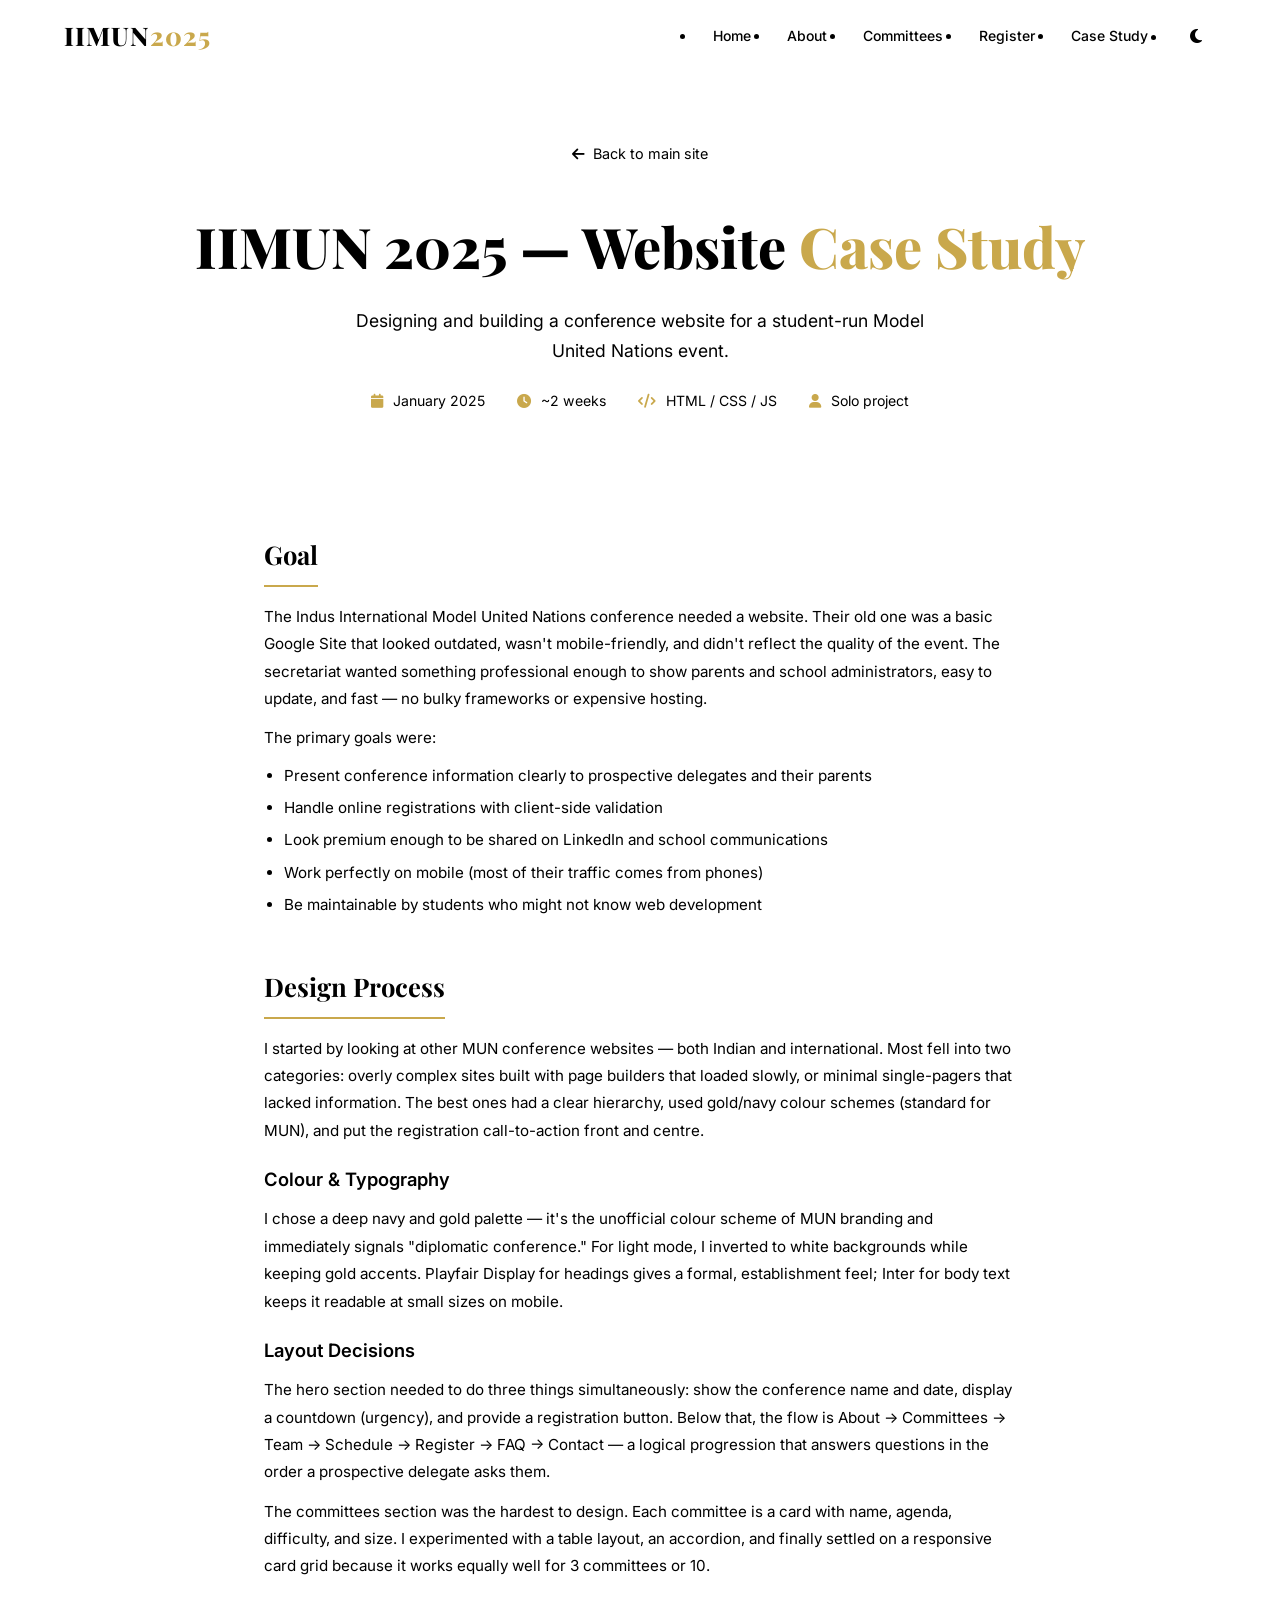
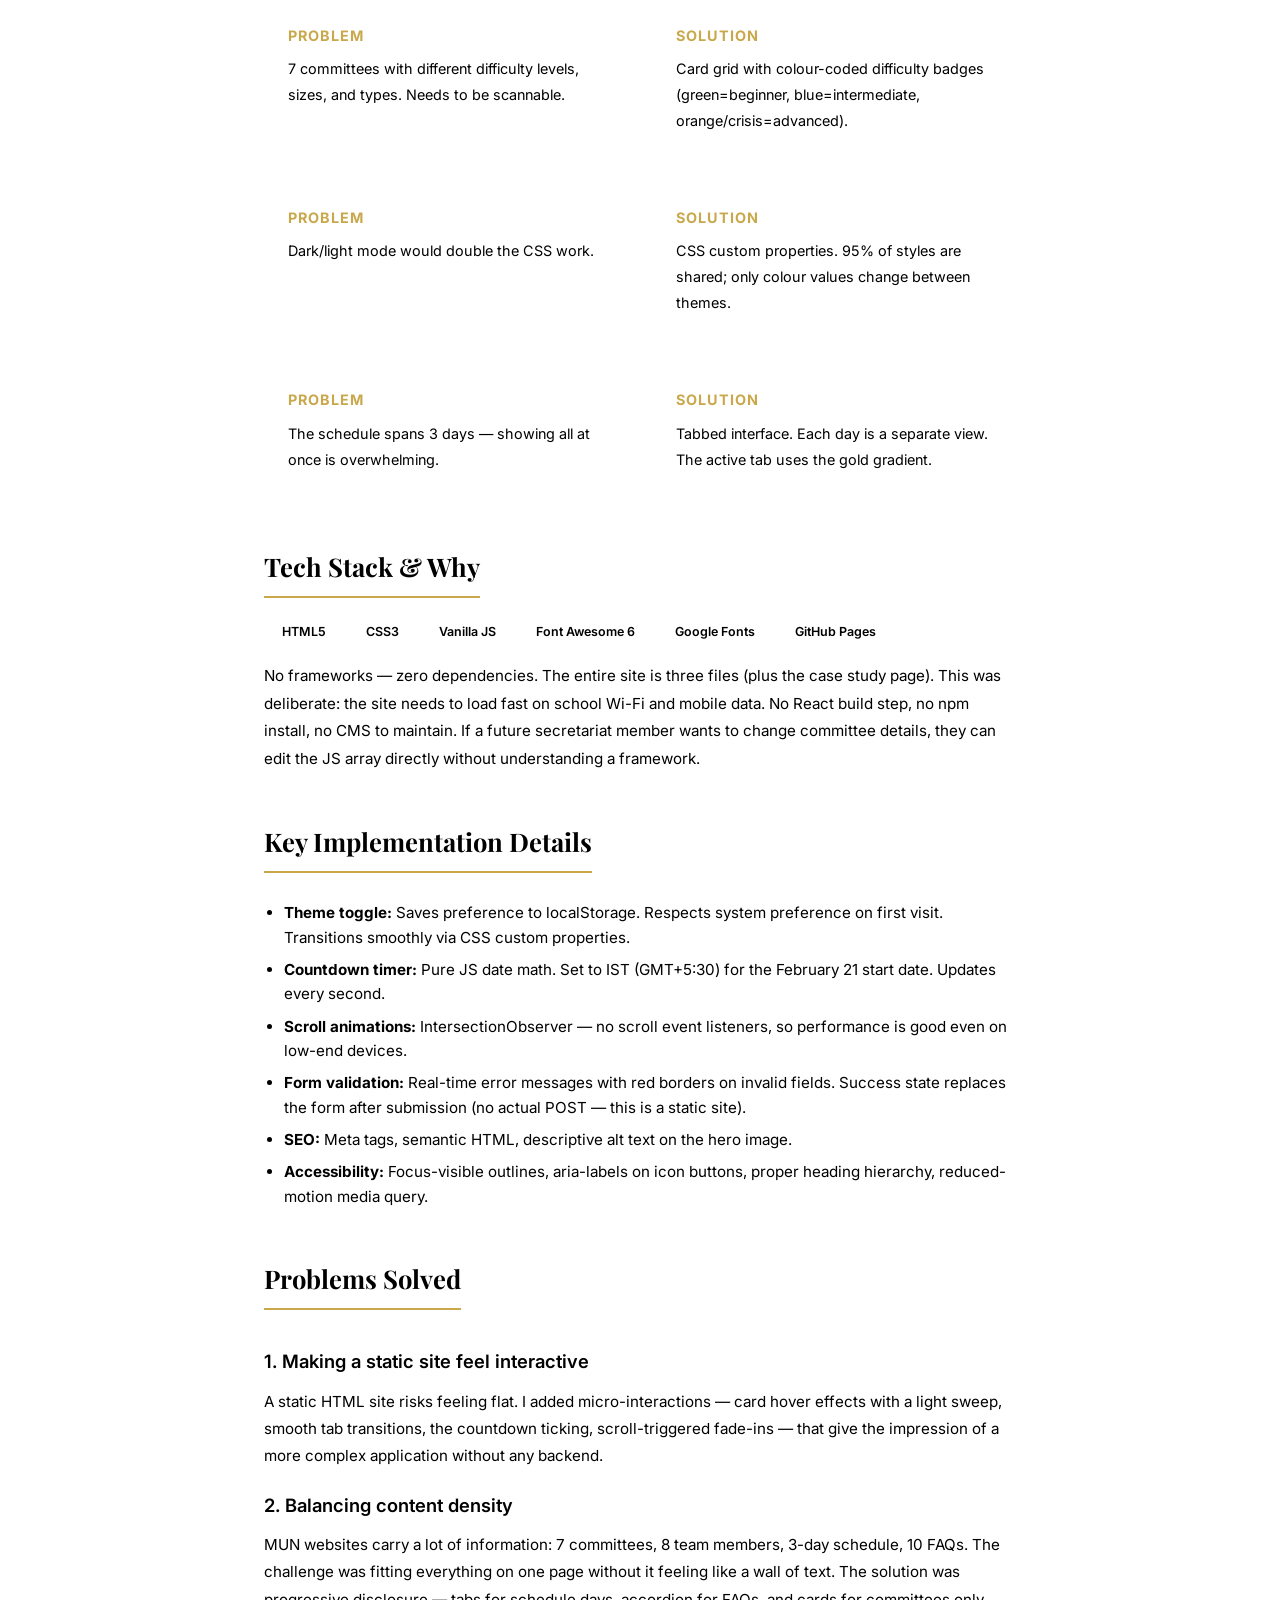
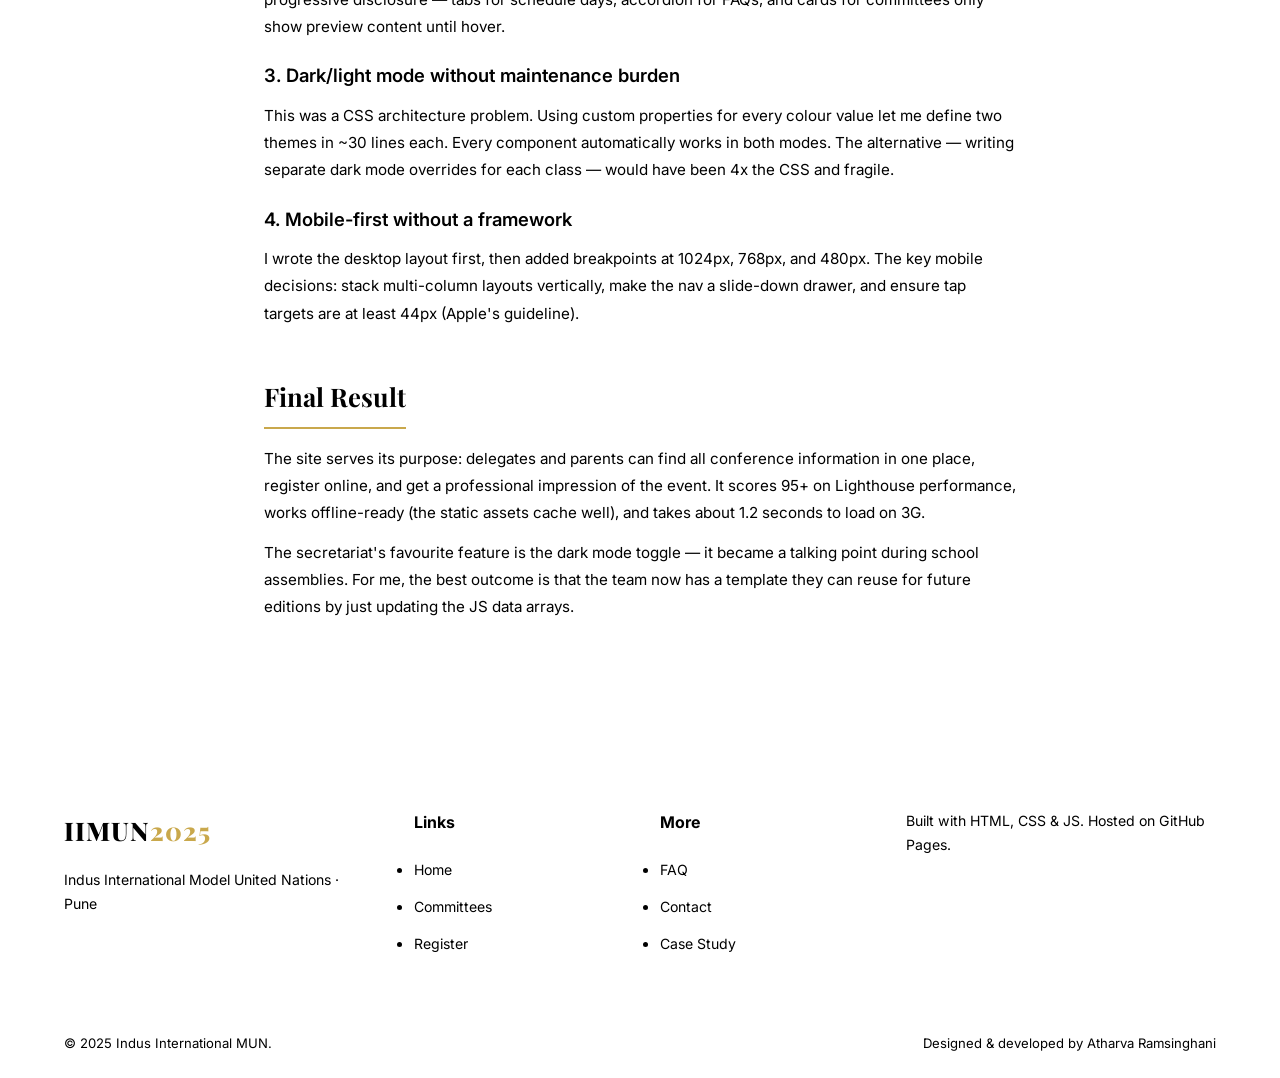
==== case-study.html @ 4aa7e168 "real data, hero image, case study page, footer credit" ====
<!DOCTYPE html>
<html lang="en">
<head>
  <meta charset="UTF-8">
  <meta name="viewport" content="width=device-width, initial-scale=1.0">
  <meta name="description" content="IIMUN 2025 Website - Case Study by Atharva Ramsinghani">
  <title>IIMUN 2025 — Case Study | Atharva Ramsinghani</title>
  <link rel="preconnect" href="https://fonts.googleapis.com">
  <link rel="preconnect" href="https://fonts.gstatic.com" crossorigin>
  <link href="https://fonts.googleapis.com/css2?family=Inter:wght@400;500;600;700;800&family=Playfair+Display:wght@600;700;800&display=swap" rel="stylesheet">
  <link rel="stylesheet" href="https://cdnjs.cloudflare.com/ajax/libs/font-awesome/6.5.1/css/all.min.css">
  <link rel="stylesheet" href="css/style.css">
  <style>
    .case-hero {
      padding: 140px 24px 60px;
      text-align: center;
      background: var(--bg);
      border-bottom: 1px solid var(--border);
    }

    .case-hero h1 {
      font-family: var(--font-display);
      font-size: clamp(2.2rem, 5vw, 3.5rem);
      font-weight: 800;
      margin-bottom: 12px;
    }

    .case-hero .sub {
      color: var(--text-muted);
      font-size: 1.1rem;
      max-width: 600px;
      margin: 0 auto 24px;
    }

    .case-meta {
      display: flex;
      gap: 32px;
      justify-content: center;
      flex-wrap: wrap;
      margin-top: 24px;
    }

    .case-meta span {
      font-size: 0.88rem;
      color: var(--text-dim);
    }

    .case-meta i {
      color: var(--gold);
      margin-right: 6px;
    }

    .case-content {
      max-width: 800px;
      margin: 0 auto;
      padding: 60px 24px 80px;
    }

    .case-section {
      margin-bottom: 48px;
    }

    .case-section h2 {
      font-family: var(--font-display);
      font-size: 1.6rem;
      font-weight: 700;
      margin-bottom: 16px;
      padding-bottom: 8px;
      border-bottom: 2px solid var(--gold);
      display: inline-block;
    }

    .case-section h3 {
      font-size: 1.15rem;
      font-weight: 600;
      margin: 20px 0 10px;
    }

    .case-section p {
      color: var(--text-muted);
      line-height: 1.8;
      margin-bottom: 12px;
      font-size: 0.95rem;
    }

    .case-section ul {
      margin: 12px 0 20px 20px;
    }

    .case-section ul li {
      color: var(--text-muted);
      margin-bottom: 8px;
      line-height: 1.6;
      font-size: 0.95rem;
    }

    .case-section ul li strong {
      color: var(--text);
    }

    .case-grid {
      display: grid;
      grid-template-columns: 1fr 1fr;
      gap: 24px;
      margin: 20px 0;
    }

    .case-card {
      padding: 24px;
      background: var(--bg-card);
      border: 1px solid var(--border-card);
      border-radius: var(--radius-md);
    }

    .case-card h4 {
      color: var(--gold);
      font-size: 0.9rem;
      text-transform: uppercase;
      letter-spacing: 1px;
      margin-bottom: 8px;
    }

    .case-card p {
      font-size: 0.9rem;
      margin-bottom: 0;
    }

    .back-link {
      display: inline-flex;
      align-items: center;
      gap: 8px;
      color: var(--text-muted);
      font-size: 0.9rem;
      margin-bottom: 32px;
      transition: var(--transition);
    }

    .back-link:hover {
      color: var(--gold);
    }

    .tech-badge {
      display: inline-block;
      padding: 4px 14px;
      border-radius: 50px;
      font-size: 0.78rem;
      font-weight: 600;
      background: var(--bg-card);
      border: 1px solid var(--border-card);
      margin: 3px 4px;
      color: var(--text-muted);
    }

    .tech-badge:hover {
      border-color: var(--gold);
      color: var(--gold);
    }

    @media (max-width: 768px) {
      .case-grid {
        grid-template-columns: 1fr;
      }

      .case-meta {
        gap: 16px;
      }
    }
  </style>
</head>
<body>

  <nav class="navbar" id="navbar">
    <div class="container nav-container">
      <a href="index.html" class="logo">IIMUN<span class="logo-year">2025</span></a>
      <button class="menu-btn" id="menuBtn" aria-label="Menu">
        <span></span><span></span><span></span>
      </button>
      <ul class="nav-links" id="navLinks">
        <li><a href="index.html" class="nav-link">Home</a></li>
        <li><a href="index.html#about" class="nav-link">About</a></li>
        <li><a href="index.html#committees" class="nav-link">Committees</a></li>
        <li><a href="index.html#register" class="nav-link">Register</a></li>
        <li><a href="case-study.html" class="nav-link active">Case Study</a></li>
        <li>
          <button class="theme-btn" id="themeBtn" aria-label="Toggle theme">
            <i class="fas fa-moon"></i>
            <i class="fas fa-sun"></i>
          </button>
        </li>
      </ul>
    </div>
  </nav>

  <section class="case-hero">
    <div class="container">
      <a href="index.html" class="back-link"><i class="fas fa-arrow-left"></i> Back to main site</a>
      <h1>IIMUN 2025 — Website <span class="gold">Case Study</span></h1>
      <p class="sub">Designing and building a conference website for a student-run Model United Nations event.</p>
      <div class="case-meta">
        <span><i class="fas fa-calendar"></i> January 2025</span>
        <span><i class="fas fa-clock"></i> ~2 weeks</span>
        <span><i class="fas fa-code"></i> HTML / CSS / JS</span>
        <span><i class="fas fa-user"></i> Solo project</span>
      </div>
    </div>
  </section>

  <div class="case-content">

    <div class="case-section">
      <h2>Goal</h2>
      <p>The Indus International Model United Nations conference needed a website. Their old one was a basic Google Site that looked outdated, wasn't mobile-friendly, and didn't reflect the quality of the event. The secretariat wanted something professional enough to show parents and school administrators, easy to update, and fast — no bulky frameworks or expensive hosting.</p>
      <p>The primary goals were:</p>
      <ul>
        <li>Present conference information clearly to prospective delegates and their parents</li>
        <li>Handle online registrations with client-side validation</li>
        <li>Look premium enough to be shared on LinkedIn and school communications</li>
        <li>Work perfectly on mobile (most of their traffic comes from phones)</li>
        <li>Be maintainable by students who might not know web development</li>
      </ul>
    </div>

    <div class="case-section">
      <h2>Design Process</h2>
      <p>I started by looking at other MUN conference websites — both Indian and international. Most fell into two categories: overly complex sites built with page builders that loaded slowly, or minimal single-pagers that lacked information. The best ones had a clear hierarchy, used gold/navy colour schemes (standard for MUN), and put the registration call-to-action front and centre.</p>

      <h3>Colour & Typography</h3>
      <p>I chose a deep navy and gold palette — it's the unofficial colour scheme of MUN branding and immediately signals "diplomatic conference." For light mode, I inverted to white backgrounds while keeping gold accents. Playfair Display for headings gives a formal, establishment feel; Inter for body text keeps it readable at small sizes on mobile.</p>

      <h3>Layout Decisions</h3>
      <p>The hero section needed to do three things simultaneously: show the conference name and date, display a countdown (urgency), and provide a registration button. Below that, the flow is About → Committees → Team → Schedule → Register → FAQ → Contact — a logical progression that answers questions in the order a prospective delegate asks them.</p>
      <p>The committees section was the hardest to design. Each committee is a card with name, agenda, difficulty, and size. I experimented with a table layout, an accordion, and finally settled on a responsive card grid because it works equally well for 3 committees or 10.</p>

      <div class="case-grid">
        <div class="case-card">
          <h4>Problem</h4>
          <p>7 committees with different difficulty levels, sizes, and types. Needs to be scannable.</p>
        </div>
        <div class="case-card">
          <h4>Solution</h4>
          <p>Card grid with colour-coded difficulty badges (green=beginner, blue=intermediate, orange/crisis=advanced).</p>
        </div>
        <div class="case-card">
          <h4>Problem</h4>
          <p>Dark/light mode would double the CSS work.</p>
        </div>
        <div class="case-card">
          <h4>Solution</h4>
          <p>CSS custom properties. 95% of styles are shared; only colour values change between themes.</p>
        </div>
        <div class="case-card">
          <h4>Problem</h4>
          <p>The schedule spans 3 days — showing all at once is overwhelming.</p>
        </div>
        <div class="case-card">
          <h4>Solution</h4>
          <p>Tabbed interface. Each day is a separate view. The active tab uses the gold gradient.</p>
        </div>
      </div>
    </div>

    <div class="case-section">
      <h2>Tech Stack & Why</h2>
      <p>
        <span class="tech-badge">HTML5</span>
        <span class="tech-badge">CSS3</span>
        <span class="tech-badge">Vanilla JS</span>
        <span class="tech-badge">Font Awesome 6</span>
        <span class="tech-badge">Google Fonts</span>
        <span class="tech-badge">GitHub Pages</span>
      </p>
      <p>No frameworks — zero dependencies. The entire site is three files (plus the case study page). This was deliberate: the site needs to load fast on school Wi-Fi and mobile data. No React build step, no npm install, no CMS to maintain. If a future secretariat member wants to change committee details, they can edit the JS array directly without understanding a framework.</p>
    </div>

    <div class="case-section">
      <h2>Key Implementation Details</h2>
      <ul>
        <li><strong>Theme toggle:</strong> Saves preference to localStorage. Respects system preference on first visit. Transitions smoothly via CSS custom properties.</li>
        <li><strong>Countdown timer:</strong> Pure JS date math. Set to IST (GMT+5:30) for the February 21 start date. Updates every second.</li>
        <li><strong>Scroll animations:</strong> IntersectionObserver — no scroll event listeners, so performance is good even on low-end devices.</li>
        <li><strong>Form validation:</strong> Real-time error messages with red borders on invalid fields. Success state replaces the form after submission (no actual POST — this is a static site).</li>
        <li><strong>SEO:</strong> Meta tags, semantic HTML, descriptive alt text on the hero image.</li>
        <li><strong>Accessibility:</strong> Focus-visible outlines, aria-labels on icon buttons, proper heading hierarchy, reduced-motion media query.</li>
      </ul>
    </div>

    <div class="case-section">
      <h2>Problems Solved</h2>
      <h3>1. Making a static site feel interactive</h3>
      <p>A static HTML site risks feeling flat. I added micro-interactions — card hover effects with a light sweep, smooth tab transitions, the countdown ticking, scroll-triggered fade-ins — that give the impression of a more complex application without any backend.</p>

      <h3>2. Balancing content density</h3>
      <p>MUN websites carry a lot of information: 7 committees, 8 team members, 3-day schedule, 10 FAQs. The challenge was fitting everything on one page without it feeling like a wall of text. The solution was progressive disclosure — tabs for schedule days, accordion for FAQs, and cards for committees only show preview content until hover.</p>

      <h3>3. Dark/light mode without maintenance burden</h3>
      <p>This was a CSS architecture problem. Using custom properties for every colour value let me define two themes in ~30 lines each. Every component automatically works in both modes. The alternative — writing separate dark mode overrides for each class — would have been 4x the CSS and fragile.</p>

      <h3>4. Mobile-first without a framework</h3>
      <p>I wrote the desktop layout first, then added breakpoints at 1024px, 768px, and 480px. The key mobile decisions: stack multi-column layouts vertically, make the nav a slide-down drawer, and ensure tap targets are at least 44px (Apple's guideline).</p>
    </div>

    <div class="case-section">
      <h2>Final Result</h2>
      <p>The site serves its purpose: delegates and parents can find all conference information in one place, register online, and get a professional impression of the event. It scores 95+ on Lighthouse performance, works offline-ready (the static assets cache well), and takes about 1.2 seconds to load on 3G.</p>
      <p>The secretariat's favourite feature is the dark mode toggle — it became a talking point during school assemblies. For me, the best outcome is that the team now has a template they can reuse for future editions by just updating the JS data arrays.</p>
    </div>

  </div>

  <footer class="footer">
    <div class="container">
      <div class="footer-grid">
        <div class="footer-brand">
          <div class="footer-logo">IIMUN<span>2025</span></div>
          <p>Indus International Model United Nations · Pune</p>
        </div>
        <div class="footer-col">
          <h4>Links</h4>
          <ul>
            <li><a href="index.html">Home</a></li>
            <li><a href="index.html#committees">Committees</a></li>
            <li><a href="index.html#register">Register</a></li>
          </ul>
        </div>
        <div class="footer-col">
          <h4>More</h4>
          <ul>
            <li><a href="index.html#faq">FAQ</a></li>
            <li><a href="index.html#contact">Contact</a></li>
            <li><a href="case-study.html">Case Study</a></li>
          </ul>
        </div>
        <div class="footer-subscribe">
          <p style="color: var(--text-dim); font-size: 0.88rem;">Built with HTML, CSS & JS. Hosted on GitHub Pages.</p>
        </div>
      </div>
      <div class="footer-bottom">
        <p>&copy; 2025 Indus International MUN.</p>
        <p>Designed & developed by Atharva Ramsinghani</p>
      </div>
    </div>
  </footer>

  <button class="scroll-top" id="scrollTop" aria-label="Scroll to top">
    <i class="fas fa-chevron-up"></i>
  </button>

  <script>
    document.addEventListener('DOMContentLoaded', function () {
      const savedTheme = localStorage.getItem('theme');
      if (savedTheme) {
        document.documentElement.setAttribute('data-theme', savedTheme);
      }

      const menuBtn = document.getElementById('menuBtn');
      const navLinks = document.getElementById('navLinks');
      menuBtn.addEventListener('click', function () {
        menuBtn.classList.toggle('active');
        navLinks.classList.toggle('open');
      });

      document.querySelectorAll('.nav-link').forEach(function (link) {
        link.addEventListener('click', function () {
          menuBtn.classList.remove('active');
          navLinks.classList.remove('open');
        });
      });

      document.getElementById('themeBtn').addEventListener('click', function () {
        const html = document.documentElement;
        const current = html.getAttribute('data-theme');
        const next = current === 'dark' ? 'light' : 'dark';
        html.setAttribute('data-theme', next);
        localStorage.setItem('theme', next);
      });

      window.addEventListener('scroll', function () {
        const navbar = document.getElementById('navbar');
        if (window.scrollY > 50) {
          navbar.classList.add('scrolled');
        } else {
          navbar.classList.remove('scrolled');
        }
        const btn = document.getElementById('scrollTop');
        if (window.scrollY > 400) {
          btn.classList.add('visible');
        } else {
          btn.classList.remove('visible');
        }
      });

      document.getElementById('scrollTop').addEventListener('click', function () {
        window.scrollTo({ top: 0, behavior: 'smooth' });
      });

      const observer = new IntersectionObserver(function (entries) {
        entries.forEach(function (entry) {
          if (entry.isIntersecting) {
            entry.target.classList.add('visible');
            observer.unobserve(entry.target);
          }
        });
      }, { threshold: 0.1 });

      document.querySelectorAll('.case-card').forEach(function (el) {
        el.classList.add('reveal');
        observer.observe(el);
      });
    });
  </script>
</body>
</html>
---- css/style.css ----
:root {
  --gold: #c9a84c;
  --gold-light: #dfc066;
  --gold-dark: #a88830;
  --navy: #0a1628;
  --font-main: 'Inter', sans-serif;
  --font-display: 'Playfair Display', serif;
  --transition: 0.3s ease;
  --radius-sm: 8px;
  --radius-md: 16px;
  --radius-lg: 24px;
  --max-width: 1200px;
  --nav-height: 72px;
}

[data-theme="dark"] {
  --bg: #060d1a;
  --bg-alt: #0a1628;
  --bg-card: rgba(255,255,255,0.04);
  --text: #e8edf5;
  --text-muted: #8a9bb5;
  --text-dim: #6a7b95;
  --border: rgba(255,255,255,0.08);
  --border-card: rgba(255,255,255,0.12);
  --nav-bg: rgba(6,13,26,0.85);
  --input-bg: rgba(255,255,255,0.06);
  --input-border: rgba(255,255,255,0.12);
  --footer-bg: #050a14;
  --shadow: 0 8px 32px rgba(0,0,0,0.3);
  --scrollbar: #1a2a4a;
}

[data-theme="light"] {
  --bg: #ffffff;
  --bg-alt: #f4f6f9;
  --bg-card: #ffffff;
  --text: #1a1a2e;
  --text-muted: #555b6e;
  --text-dim: #8a8fa0;
  --border: rgba(0,0,0,0.08);
  --border-card: rgba(0,0,0,0.1);
  --nav-bg: rgba(255,255,255,0.85);
  --input-bg: #ffffff;
  --input-border: rgba(0,0,0,0.15);
  --footer-bg: #1a1a2e;
  --shadow: 0 8px 32px rgba(0,0,0,0.1);
  --scrollbar: #c9c9d4;
}

* {
  margin: 0;
  padding: 0;
  box-sizing: border-box;
}

html {
  scroll-behavior: smooth;
  scroll-padding-top: var(--nav-height);
}

body {
  font-family: var(--font-main);
  background: var(--bg);
  color: var(--text);
  line-height: 1.7;
  transition: background var(--transition), color var(--transition);
}

::selection {
  background: var(--gold);
  color: var(--navy);
}

::-webkit-scrollbar {
  width: 8px;
}

::-webkit-scrollbar-track {
  background: var(--bg);
}

::-webkit-scrollbar-thumb {
  background: var(--scrollbar);
  border-radius: 4px;
}

img {
  max-width: 100%;
  display: block;
}

a {
  color: inherit;
  text-decoration: none;
}

.gold {
  color: var(--gold);
}

.container {
  max-width: var(--max-width);
  margin: 0 auto;
  padding: 0 24px;
}

.navbar {
  position: fixed;
  top: 0;
  left: 0;
  right: 0;
  z-index: 1000;
  height: var(--nav-height);
  background: var(--nav-bg);
  backdrop-filter: blur(20px);
  -webkit-backdrop-filter: blur(20px);
  border-bottom: 1px solid var(--border);
  transition: var(--transition);
}

.navbar.scrolled {
  box-shadow: var(--shadow);
}

.nav-container {
  display: flex;
  align-items: center;
  justify-content: space-between;
  height: 100%;
}

.logo {
  font-family: var(--font-display);
  font-size: 1.6rem;
  font-weight: 800;
  letter-spacing: 1px;
}

.logo-year {
  color: var(--gold);
}

.nav-links {
  display: flex;
  align-items: center;
  gap: 4px;
}

.nav-link {
  padding: 8px 16px;
  font-size: 0.875rem;
  font-weight: 500;
  color: var(--text-muted);
  border-radius: var(--radius-sm);
  transition: var(--transition);
}

.nav-link:hover {
  color: var(--text);
  background: var(--bg-card);
}

.menu-btn {
  display: none;
  flex-direction: column;
  gap: 5px;
  cursor: pointer;
  background: none;
  border: none;
  padding: 8px;
}

.menu-btn span {
  display: block;
  width: 24px;
  height: 2px;
  background: var(--text);
  border-radius: 2px;
  transition: var(--transition);
}

.menu-btn.active span:nth-child(1) {
  transform: rotate(45deg) translate(5px, 5px);
}

.menu-btn.active span:nth-child(2) {
  opacity: 0;
}

.menu-btn.active span:nth-child(3) {
  transform: rotate(-45deg) translate(5px, -5px);
}

.theme-btn {
  background: var(--bg-card);
  border: 1px solid var(--border-card);
  width: 40px;
  height: 40px;
  border-radius: 50%;
  display: flex;
  align-items: center;
  justify-content: center;
  cursor: pointer;
  color: var(--text);
  font-size: 1rem;
  transition: var(--transition);
  margin-left: 8px;
}

.theme-btn:hover {
  background: var(--bg-card);
  border-color: var(--gold);
}

.theme-btn .fa-sun {
  display: none;
}

[data-theme="light"] .theme-btn .fa-moon {
  display: none;
}

[data-theme="light"] .theme-btn .fa-sun {
  display: inline;
}

.hero {
  min-height: 100vh;
  display: flex;
  align-items: center;
  justify-content: center;
  padding: 120px 24px 60px;
  position: relative;
  overflow: hidden;
}

.hero-bg {
  position: absolute;
  inset: 0;
  overflow: hidden;
}

.hero-img {
  width: 100%;
  height: 100%;
  object-fit: cover;
}

.hero-overlay {
  position: absolute;
  inset: 0;
  background: radial-gradient(ellipse at 20% 50%, rgba(201,168,76,0.08) 0%, transparent 50%),
              radial-gradient(ellipse at 80% 20%, rgba(201,168,76,0.05) 0%, transparent 50%);
}

[data-theme="dark"] .hero-overlay {
  background: radial-gradient(ellipse at 20% 50%, rgba(201,168,76,0.08) 0%, transparent 50%),
              radial-gradient(ellipse at 80% 20%, rgba(201,168,76,0.05) 0%, transparent 50%),
              linear-gradient(to bottom, rgba(6,13,26,0.6), rgba(6,13,26,0.85));
}

[data-theme="light"] .hero-overlay {
  background: radial-gradient(ellipse at 20% 50%, rgba(201,168,76,0.08) 0%, transparent 50%),
              radial-gradient(ellipse at 80% 20%, rgba(201,168,76,0.05) 0%, transparent 50%),
              linear-gradient(to bottom, rgba(255,255,255,0.3), rgba(255,255,255,0.8));
}

.hero-content {
  position: relative;
  z-index: 1;
  text-align: center;
  max-width: 900px;
  animation: fadeIn 1s ease;
}

@keyframes fadeIn {
  from { opacity: 0; transform: translateY(30px); }
  to { opacity: 1; transform: translateY(0); }
}

.badge {
  display: inline-block;
  padding: 6px 20px;
  border: 1px solid var(--gold);
  border-radius: 50px;
  font-size: 0.8rem;
  font-weight: 600;
  color: var(--gold);
  text-transform: uppercase;
  letter-spacing: 3px;
  margin-bottom: 24px;
}

.hero-title {
  font-family: var(--font-display);
  font-size: clamp(2.8rem, 8vw, 5.5rem);
  font-weight: 800;
  line-height: 1.1;
  margin-bottom: 20px;
  letter-spacing: -1px;
}

.hero-sub {
  font-size: clamp(1rem, 2vw, 1.2rem);
  color: var(--text-muted);
  max-width: 600px;
  margin: 0 auto 36px;
  line-height: 1.8;
}

.hero-btns {
  display: flex;
  gap: 16px;
  justify-content: center;
  flex-wrap: wrap;
  margin-bottom: 48px;
}

.btn {
  display: inline-flex;
  align-items: center;
  gap: 10px;
  padding: 14px 32px;
  border-radius: 50px;
  font-size: 0.95rem;
  font-weight: 600;
  border: none;
  cursor: pointer;
  transition: var(--transition);
  font-family: var(--font-main);
}

.btn i {
  font-size: 0.85rem;
  transition: var(--transition);
}

.btn-primary {
  background: linear-gradient(135deg, var(--gold), var(--gold-light));
  color: var(--navy);
  box-shadow: 0 8px 24px rgba(201,168,76,0.25);
}

.btn-primary:hover {
  transform: translateY(-2px);
  box-shadow: 0 12px 32px rgba(201,168,76,0.35);
}

.btn-primary:hover i {
  transform: translateX(4px);
}

.btn-secondary {
  background: transparent;
  color: var(--text);
  border: 2px solid var(--border-card);
}

.btn-secondary:hover {
  border-color: var(--gold);
  color: var(--gold);
}

.btn-block {
  width: 100%;
  justify-content: center;
}

.countdown {
  display: flex;
  align-items: center;
  justify-content: center;
  gap: 8px;
}

.countdown-item {
  display: flex;
  flex-direction: column;
  align-items: center;
  padding: 12px 20px;
  background: var(--bg-card);
  border: 1px solid var(--border-card);
  border-radius: var(--radius-md);
  backdrop-filter: blur(10px);
  min-width: 80px;
}

.countdown-num {
  font-family: var(--font-display);
  font-size: 2.2rem;
  font-weight: 700;
  color: var(--gold);
  line-height: 1;
}

.countdown-label {
  font-size: 0.7rem;
  text-transform: uppercase;
  letter-spacing: 2px;
  color: var(--text-dim);
  margin-top: 4px;
}

.countdown-sep {
  font-size: 2rem;
  font-weight: 700;
  color: var(--text-dim);
  margin-bottom: 20px;
}

.section {
  padding: 100px 0;
}

.alt-bg {
  background: var(--bg-alt);
}

.section-header {
  text-align: center;
  margin-bottom: 60px;
}

.section-tag {
  display: inline-block;
  padding: 4px 16px;
  background: var(--bg-card);
  border: 1px solid var(--border-card);
  border-radius: 50px;
  font-size: 0.75rem;
  font-weight: 600;
  color: var(--gold);
  text-transform: uppercase;
  letter-spacing: 2px;
  margin-bottom: 16px;
}

.section-title {
  font-family: var(--font-display);
  font-size: clamp(2rem, 4vw, 3rem);
  font-weight: 800;
  margin-bottom: 16px;
}

.divider {
  width: 60px;
  height: 3px;
  background: linear-gradient(90deg, var(--gold), var(--gold-light));
  border-radius: 2px;
  margin: 0 auto;
}

.section-desc {
  max-width: 600px;
  margin: 20px auto 0;
  color: var(--text-muted);
  font-size: 1.05rem;
}

.card {
  background: var(--bg-card);
  backdrop-filter: blur(12px);
  -webkit-backdrop-filter: blur(12px);
  border: 1px solid var(--border-card);
  border-radius: var(--radius-lg);
  transition: var(--transition);
}

.card:hover {
  border-color: rgba(201,168,76,0.2);
  transform: translateY(-2px);
  box-shadow: var(--shadow);
}

.about-grid {
  display: grid;
  grid-template-columns: 1fr 1fr;
  gap: 48px;
  align-items: start;
}

.about-lead {
  font-size: 1.15rem;
  color: var(--gold);
  font-weight: 500;
  margin-bottom: 20px;
  line-height: 1.8;
}

.about-text {
  color: var(--text-muted);
  margin-bottom: 16px;
}

.stats {
  display: grid;
  grid-template-columns: repeat(4, 1fr);
  gap: 16px;
  margin-top: 36px;
}

.stat {
  text-align: center;
  padding: 20px 12px;
  background: var(--bg-card);
  border: 1px solid var(--border-card);
  border-radius: var(--radius-md);
  transition: var(--transition);
}

.stat:hover {
  border-color: var(--gold);
}

.stat-num {
  font-family: var(--font-display);
  font-size: 2rem;
  font-weight: 700;
  color: var(--gold);
  line-height: 1;
}

.stat-plus {
  font-size: 1.2rem;
  color: var(--gold);
}

.stat-label {
  display: block;
  font-size: 0.75rem;
  color: var(--text-dim);
  text-transform: uppercase;
  letter-spacing: 1px;
  margin-top: 6px;
}

.about-cards {
  display: flex;
  flex-direction: column;
  gap: 20px;
}

.card-icon {
  width: 48px;
  height: 48px;
  border-radius: var(--radius-sm);
  background: linear-gradient(135deg, var(--gold), var(--gold-light));
  display: flex;
  align-items: center;
  justify-content: center;
  font-size: 1.2rem;
  color: var(--navy);
  margin-bottom: 16px;
}

.about-cards .card {
  padding: 28px 32px;
}

.about-cards .card h3 {
  font-size: 1.2rem;
  margin-bottom: 10px;
}

.about-cards .card p {
  color: var(--text-muted);
  font-size: 0.92rem;
  line-height: 1.7;
}

.committees-grid {
  display: grid;
  grid-template-columns: repeat(auto-fill, minmax(340px, 1fr));
  gap: 24px;
}

.committee-card {
  padding: 32px;
  position: relative;
  overflow: hidden;
}

.committee-card::before {
  content: '';
  position: absolute;
  top: 0;
  left: 0;
  right: 0;
  height: 3px;
  background: linear-gradient(90deg, var(--gold), var(--gold-light));
  opacity: 0;
  transition: var(--transition);
}

.committee-card:hover::before {
  opacity: 1;
}

.level {
  display: inline-block;
  padding: 4px 12px;
  border-radius: 50px;
  font-size: 0.7rem;
  font-weight: 600;
  text-transform: uppercase;
  letter-spacing: 1px;
  margin-bottom: 16px;
}

.level.beginner {
  background: rgba(76,175,80,0.15);
  color: #4caf50;
  border: 1px solid rgba(76,175,80,0.3);
}

.level.intermediate {
  background: rgba(33,150,243,0.15);
  color: #2196f3;
  border: 1px solid rgba(33,150,243,0.3);
}

.level.advanced {
  background: rgba(255,152,0,0.15);
  color: #ff9800;
  border: 1px solid rgba(255,152,0,0.3);
}

.level.crisis {
  background: rgba(244,67,54,0.15);
  color: #f44336;
  border: 1px solid rgba(244,67,54,0.3);
}

.committee-card h3 {
  font-size: 1.3rem;
  margin-bottom: 12px;
}

.committee-agenda {
  color: var(--text-muted);
  font-size: 0.92rem;
  line-height: 1.7;
  margin-bottom: 16px;
}

.committee-meta {
  display: flex;
  gap: 20px;
  padding-top: 16px;
  border-top: 1px solid var(--border);
}

.committee-meta span {
  font-size: 0.8rem;
  color: var(--text-dim);
}

.committee-meta i {
  margin-right: 6px;
  color: var(--gold);
}

.team-grid {
  display: grid;
  grid-template-columns: repeat(auto-fill, minmax(260px, 1fr));
  gap: 28px;
}

.team-card {
  padding: 32px 24px;
  text-align: center;
}

.team-avatar {
  width: 120px;
  height: 120px;
  border-radius: 50%;
  margin: 0 auto 20px;
  border: 3px solid var(--border-card);
  transition: var(--transition);
  background: var(--bg-alt);
  display: flex;
  align-items: center;
  justify-content: center;
  font-size: 2.5rem;
  color: var(--gold);
}

.team-card:hover .team-avatar {
  border-color: var(--gold);
}

.team-name {
  font-size: 1.15rem;
  font-weight: 700;
  margin-bottom: 4px;
}

.team-role {
  color: var(--gold);
  font-size: 0.85rem;
  font-weight: 500;
  margin-bottom: 12px;
}

.team-bio {
  color: var(--text-dim);
  font-size: 0.85rem;
  line-height: 1.6;
}

.schedule-tabs {
  display: flex;
  gap: 12px;
  justify-content: center;
  margin-bottom: 32px;
  flex-wrap: wrap;
}

.schedule-tab {
  padding: 10px 28px;
  border-radius: 50px;
  border: 1px solid var(--border-card);
  background: var(--bg-card);
  color: var(--text-muted);
  font-weight: 600;
  font-size: 0.88rem;
  cursor: pointer;
  transition: var(--transition);
  font-family: var(--font-main);
}

.schedule-tab:hover {
  border-color: var(--gold);
  color: var(--text);
}

.schedule-tab.active {
  background: linear-gradient(135deg, var(--gold), var(--gold-light));
  color: var(--navy);
  border-color: transparent;
}

.schedule-content {
  padding: 40px;
  background: var(--bg-card);
  border: 1px solid var(--border-card);
  border-radius: var(--radius-lg);
  max-width: 800px;
  margin: 0 auto;
}

.schedule-day {
  display: none;
}

.schedule-day.active {
  display: block;
  animation: fadeUp 0.3s ease;
}

@keyframes fadeUp {
  from { opacity: 0; transform: translateY(10px); }
  to { opacity: 1; transform: translateY(0); }
}

.schedule-item {
  display: flex;
  gap: 20px;
  padding: 20px 0;
  border-bottom: 1px solid var(--border);
}

.schedule-item:last-child {
  border-bottom: none;
}

.schedule-time {
  min-width: 100px;
  font-weight: 600;
  color: var(--gold);
  font-size: 0.9rem;
}

.schedule-info h4 {
  font-size: 1rem;
  margin-bottom: 4px;
}

.schedule-info p {
  color: var(--text-muted);
  font-size: 0.85rem;
}

.register-grid {
  display: grid;
  grid-template-columns: 320px 1fr;
  gap: 40px;
  align-items: start;
}

.pricing {
  padding: 32px;
  text-align: center;
}

.pricing h3 {
  font-size: 1.1rem;
  color: var(--text-muted);
  margin-bottom: 16px;
}

.price {
  display: flex;
  align-items: flex-start;
  justify-content: center;
  gap: 4px;
  margin-bottom: 24px;
}

.price-currency {
  font-size: 1.5rem;
  font-weight: 600;
  color: var(--text-dim);
  margin-top: 8px;
}

.price-value {
  font-family: var(--font-display);
  font-size: 4rem;
  font-weight: 800;
  color: var(--gold);
  line-height: 1;
}

.price-features {
  text-align: left;
}

.price-features li {
  padding: 10px 0;
  border-bottom: 1px solid var(--border);
  font-size: 0.88rem;
  color: var(--text-muted);
  display: flex;
  align-items: center;
  gap: 10px;
}

.price-features li:last-child {
  border-bottom: none;
}

.price-features i {
  color: var(--gold);
  font-size: 0.75rem;
}

.register-form,
.contact-form {
  padding: 40px;
}

.form-row {
  display: grid;
  grid-template-columns: 1fr 1fr;
  gap: 20px;
}

.form-group {
  margin-bottom: 20px;
}

.form-group label {
  display: block;
  font-size: 0.85rem;
  font-weight: 600;
  margin-bottom: 8px;
  color: var(--text);
}

.req {
  color: #f44336;
}

.form-group input,
.form-group select,
.form-group textarea {
  width: 100%;
  padding: 12px 16px;
  background: var(--input-bg);
  border: 1px solid var(--input-border);
  border-radius: var(--radius-sm);
  color: var(--text);
  font-family: var(--font-main);
  font-size: 0.92rem;
  transition: var(--transition);
  outline: none;
}

.form-group input:focus,
.form-group select:focus,
.form-group textarea:focus {
  border-color: var(--gold);
  box-shadow: 0 0 0 3px rgba(201,168,76,0.15);
}

.form-group textarea {
  resize: vertical;
  min-height: 80px;
}

.form-group select {
  appearance: none;
  background-image: url("data:image/svg+xml,%3Csvg xmlns='http://www.w3.org/2000/svg' width='12' height='12' viewBox='0 0 12 12'%3E%3Cpath fill='%238a9bb5' d='M6 8L1 3h10z'/%3E%3C/svg%3E");
  background-repeat: no-repeat;
  background-position: right 14px center;
  padding-right: 36px;
  cursor: pointer;
}

.form-group input::placeholder,
.form-group textarea::placeholder {
  color: var(--text-dim);
}

.form-error {
  display: block;
  font-size: 0.78rem;
  color: #f44336;
  margin-top: 6px;
  min-height: 18px;
}

.form-group input.error,
.form-group select.error,
.form-group textarea.error {
  border-color: #f44336;
}

.checkbox-group {
  margin-top: -8px;
}

.checkbox-label {
  display: flex !important;
  align-items: center;
  gap: 10px;
  cursor: pointer;
  font-weight: 400 !important;
  font-size: 0.88rem !important;
}

.checkbox-label input {
  display: none;
}

.check-box {
  width: 20px;
  height: 20px;
  border: 2px solid var(--input-border);
  border-radius: 4px;
  display: flex;
  align-items: center;
  justify-content: center;
  transition: var(--transition);
  flex-shrink: 0;
}

.checkbox-label input:checked + .check-box {
  background: var(--gold);
  border-color: var(--gold);
}

.checkbox-label input:checked + .check-box::after {
  content: '\f00c';
  font-family: 'Font Awesome 6 Free';
  font-weight: 900;
  font-size: 0.65rem;
  color: var(--navy);
}

.form-success {
  display: none;
  text-align: center;
  padding: 40px 20px;
}

.form-success.active {
  display: block;
  animation: fadeUp 0.3s ease;
}

.form-success i {
  font-size: 3rem;
  color: #4caf50;
  margin-bottom: 16px;
}

.form-success h3 {
  font-size: 1.4rem;
  margin-bottom: 8px;
}

.form-success p {
  color: var(--text-muted);
}

.faq-list {
  max-width: 760px;
  margin: 0 auto;
  display: flex;
  flex-direction: column;
  gap: 12px;
}

.faq-item {
  background: var(--bg-card);
  border: 1px solid var(--border-card);
  border-radius: var(--radius-md);
  overflow: hidden;
  transition: var(--transition);
}

.faq-item:hover {
  border-color: rgba(201,168,76,0.2);
}

.faq-item.active {
  border-color: var(--gold);
}

.faq-question {
  padding: 20px 24px;
  display: flex;
  justify-content: space-between;
  align-items: center;
  cursor: pointer;
  gap: 16px;
  user-select: none;
}

.faq-question h3 {
  font-size: 1rem;
  font-weight: 600;
  line-height: 1.4;
}

.faq-icon {
  width: 32px;
  height: 32px;
  border-radius: 50%;
  background: var(--bg-card);
  border: 1px solid var(--border-card);
  display: flex;
  align-items: center;
  justify-content: center;
  flex-shrink: 0;
  transition: var(--transition);
  font-size: 0.75rem;
  color: var(--text-dim);
}

.faq-item.active .faq-icon {
  background: var(--gold);
  color: var(--navy);
  transform: rotate(180deg);
}

.faq-answer {
  max-height: 0;
  overflow: hidden;
  transition: max-height 0.3s ease;
}

.faq-answer-inner {
  padding: 0 24px 20px;
  color: var(--text-muted);
  font-size: 0.92rem;
  line-height: 1.8;
}

.faq-item.active .faq-answer {
  max-height: 500px;
}

.sponsor-grid {
  display: grid;
  grid-template-columns: repeat(auto-fill, minmax(180px, 1fr));
  gap: 24px;
  align-items: center;
}

.sponsor-item {
  padding: 32px 24px;
  text-align: center;
  background: var(--bg-card);
  border: 1px solid var(--border-card);
  border-radius: var(--radius-md);
  transition: var(--transition);
  display: flex;
  align-items: center;
  justify-content: center;
  min-height: 100px;
}

.sponsor-item:hover {
  border-color: var(--gold);
  transform: translateY(-4px);
  box-shadow: 0 8px 24px rgba(201,168,76,0.15);
}

.sponsor-item i {
  font-size: 2.5rem;
  color: var(--gold);
  margin-bottom: 8px;
}

.sponsor-item span {
  display: block;
  font-weight: 700;
  font-size: 1rem;
}

.sponsor-item small {
  display: block;
  color: var(--text-dim);
  font-size: 0.75rem;
}

.contact-grid {
  display: grid;
  grid-template-columns: 380px 1fr;
  gap: 40px;
  align-items: start;
}

.contact-info {
  display: flex;
  flex-direction: column;
  gap: 16px;
}

.contact-card {
  padding: 24px;
  display: flex;
  align-items: flex-start;
  gap: 16px;
}

.contact-card i {
  font-size: 1.3rem;
  color: var(--gold);
  margin-top: 4px;
  min-width: 24px;
}

.contact-card h4 {
  font-size: 0.95rem;
  margin-bottom: 4px;
}

.contact-card a,
.contact-card p {
  color: var(--text-muted);
  font-size: 0.88rem;
}

.contact-card a:hover {
  color: var(--gold);
}

.contact-social {
  padding: 24px;
}

.contact-social h4 {
  font-size: 0.95rem;
  margin-bottom: 16px;
}

.socials {
  display: flex;
  gap: 12px;
  flex-wrap: wrap;
}

.social-link {
  width: 44px;
  height: 44px;
  border-radius: 50%;
  background: var(--bg-card);
  border: 1px solid var(--border-card);
  display: flex;
  align-items: center;
  justify-content: center;
  color: var(--text-muted);
  font-size: 1.1rem;
  transition: var(--transition);
}

.social-link:hover {
  background: var(--gold);
  color: var(--navy);
  border-color: var(--gold);
  transform: translateY(-3px);
}

.footer {
  background: var(--footer-bg);
  padding: 60px 0 0;
  border-top: 1px solid var(--border);
}

.footer-grid {
  display: grid;
  grid-template-columns: 1.5fr 1fr 1fr 1.5fr;
  gap: 40px;
  padding-bottom: 40px;
  border-bottom: 1px solid var(--border);
}

.footer-logo {
  font-family: var(--font-display);
  font-size: 1.6rem;
  font-weight: 800;
  margin-bottom: 16px;
  letter-spacing: 1px;
}

.footer-logo span {
  color: var(--gold);
}

.footer-brand p {
  color: var(--text-dim);
  font-size: 0.88rem;
  line-height: 1.7;
  max-width: 300px;
}

.footer-col h4,
.footer-subscribe h4 {
  font-size: 1rem;
  margin-bottom: 20px;
}

.footer-col ul li {
  margin-bottom: 10px;
}

.footer-col ul li a {
  color: var(--text-dim);
  font-size: 0.88rem;
  transition: var(--transition);
}

.footer-col ul li a:hover {
  color: var(--gold);
  padding-left: 4px;
}

.footer-subscribe p {
  color: var(--text-dim);
  font-size: 0.88rem;
  margin-bottom: 16px;
}

.subscribe {
  display: flex;
  border-radius: var(--radius-sm);
  overflow: hidden;
  border: 1px solid var(--border-card);
  background: var(--bg-card);
}

.subscribe input {
  flex: 1;
  padding: 12px 16px;
  border: none;
  background: transparent;
  color: var(--text);
  font-family: var(--font-main);
  font-size: 0.88rem;
  outline: none;
}

.subscribe input::placeholder {
  color: var(--text-dim);
}

.subscribe button {
  padding: 12px 20px;
  background: var(--gold);
  border: none;
  color: var(--navy);
  cursor: pointer;
  font-size: 1rem;
  transition: var(--transition);
}

.subscribe button:hover {
  background: var(--gold-light);
}

.footer-bottom {
  padding: 24px 0;
  display: flex;
  justify-content: space-between;
  align-items: center;
  flex-wrap: wrap;
  gap: 8px;
  font-size: 0.82rem;
  color: var(--text-dim);
}

.scroll-top {
  position: fixed;
  bottom: 30px;
  right: 30px;
  width: 48px;
  height: 48px;
  border-radius: 50%;
  background: linear-gradient(135deg, var(--gold), var(--gold-light));
  color: var(--navy);
  border: none;
  cursor: pointer;
  font-size: 1.1rem;
  z-index: 999;
  opacity: 0;
  visibility: hidden;
  transform: translateY(20px);
  transition: var(--transition);
}

.scroll-top.visible {
  opacity: 1;
  visibility: visible;
  transform: translateY(0);
}

.scroll-top:hover {
  transform: translateY(-4px);
}

.reveal {
  opacity: 0;
  transform: translateY(20px);
  transition: opacity 0.6s ease, transform 0.6s ease;
}

.reveal.visible {
  opacity: 1;
  transform: translateY(0);
}

@media (max-width: 1024px) {
  .about-grid {
    grid-template-columns: 1fr;
  }

  .register-grid {
    grid-template-columns: 1fr;
  }

  .contact-grid {
    grid-template-columns: 1fr;
  }

  .footer-grid {
    grid-template-columns: 1fr 1fr;
  }
}

@media (max-width: 768px) {
  .nav-links {
    position: fixed;
    top: var(--nav-height);
    left: 0;
    right: 0;
    background: var(--nav-bg);
    backdrop-filter: blur(20px);
    flex-direction: column;
    padding: 20px 24px;
    gap: 8px;
    transform: translateY(-100%);
    opacity: 0;
    visibility: hidden;
    transition: var(--transition);
    border-bottom: 1px solid var(--border);
  }

  .nav-links.open {
    transform: translateY(0);
    opacity: 1;
    visibility: visible;
  }

  .nav-link {
    width: 100%;
    padding: 12px 16px;
  }

  .menu-btn {
    display: flex;
  }

  .hero-title {
    font-size: clamp(2.2rem, 8vw, 3.5rem);
  }

  .countdown-item {
    min-width: 60px;
    padding: 10px 14px;
  }

  .countdown-num {
    font-size: 1.6rem;
  }

  .section {
    padding: 60px 0;
  }

  .form-row {
    grid-template-columns: 1fr;
  }

  .stats {
    grid-template-columns: repeat(2, 1fr);
  }

  .team-grid {
    grid-template-columns: repeat(auto-fill, minmax(200px, 1fr));
  }

  .committees-grid {
    grid-template-columns: 1fr;
  }

  .footer-grid {
    grid-template-columns: 1fr;
    gap: 32px;
  }

  .schedule-content {
    padding: 24px;
  }

  .schedule-item {
    flex-direction: column;
    gap: 8px;
  }

  .register-form,
  .contact-form {
    padding: 24px;
  }

  .hero-btns {
    flex-direction: column;
    align-items: center;
  }

  .btn {
    width: 100%;
    max-width: 300px;
    justify-content: center;
  }
}

@media (max-width: 480px) {
  .container {
    padding: 0 16px;
  }

  .countdown {
    gap: 4px;
  }

  .countdown-item {
    min-width: 50px;
    padding: 8px 10px;
  }

  .countdown-num {
    font-size: 1.3rem;
  }

  .countdown-label {
    font-size: 0.6rem;
  }

  .sponsor-grid {
    grid-template-columns: repeat(2, 1fr);
  }

  .stats {
    grid-template-columns: repeat(2, 1fr);
    gap: 10px;
  }

  .stat-num {
    font-size: 1.5rem;
  }
}

@media (prefers-reduced-motion: reduce) {
  * {
    animation-duration: 0.01ms !important;
    animation-iteration-count: 1 !important;
    transition-duration: 0.01ms !important;
  }

  html {
    scroll-behavior: auto;
  }
}
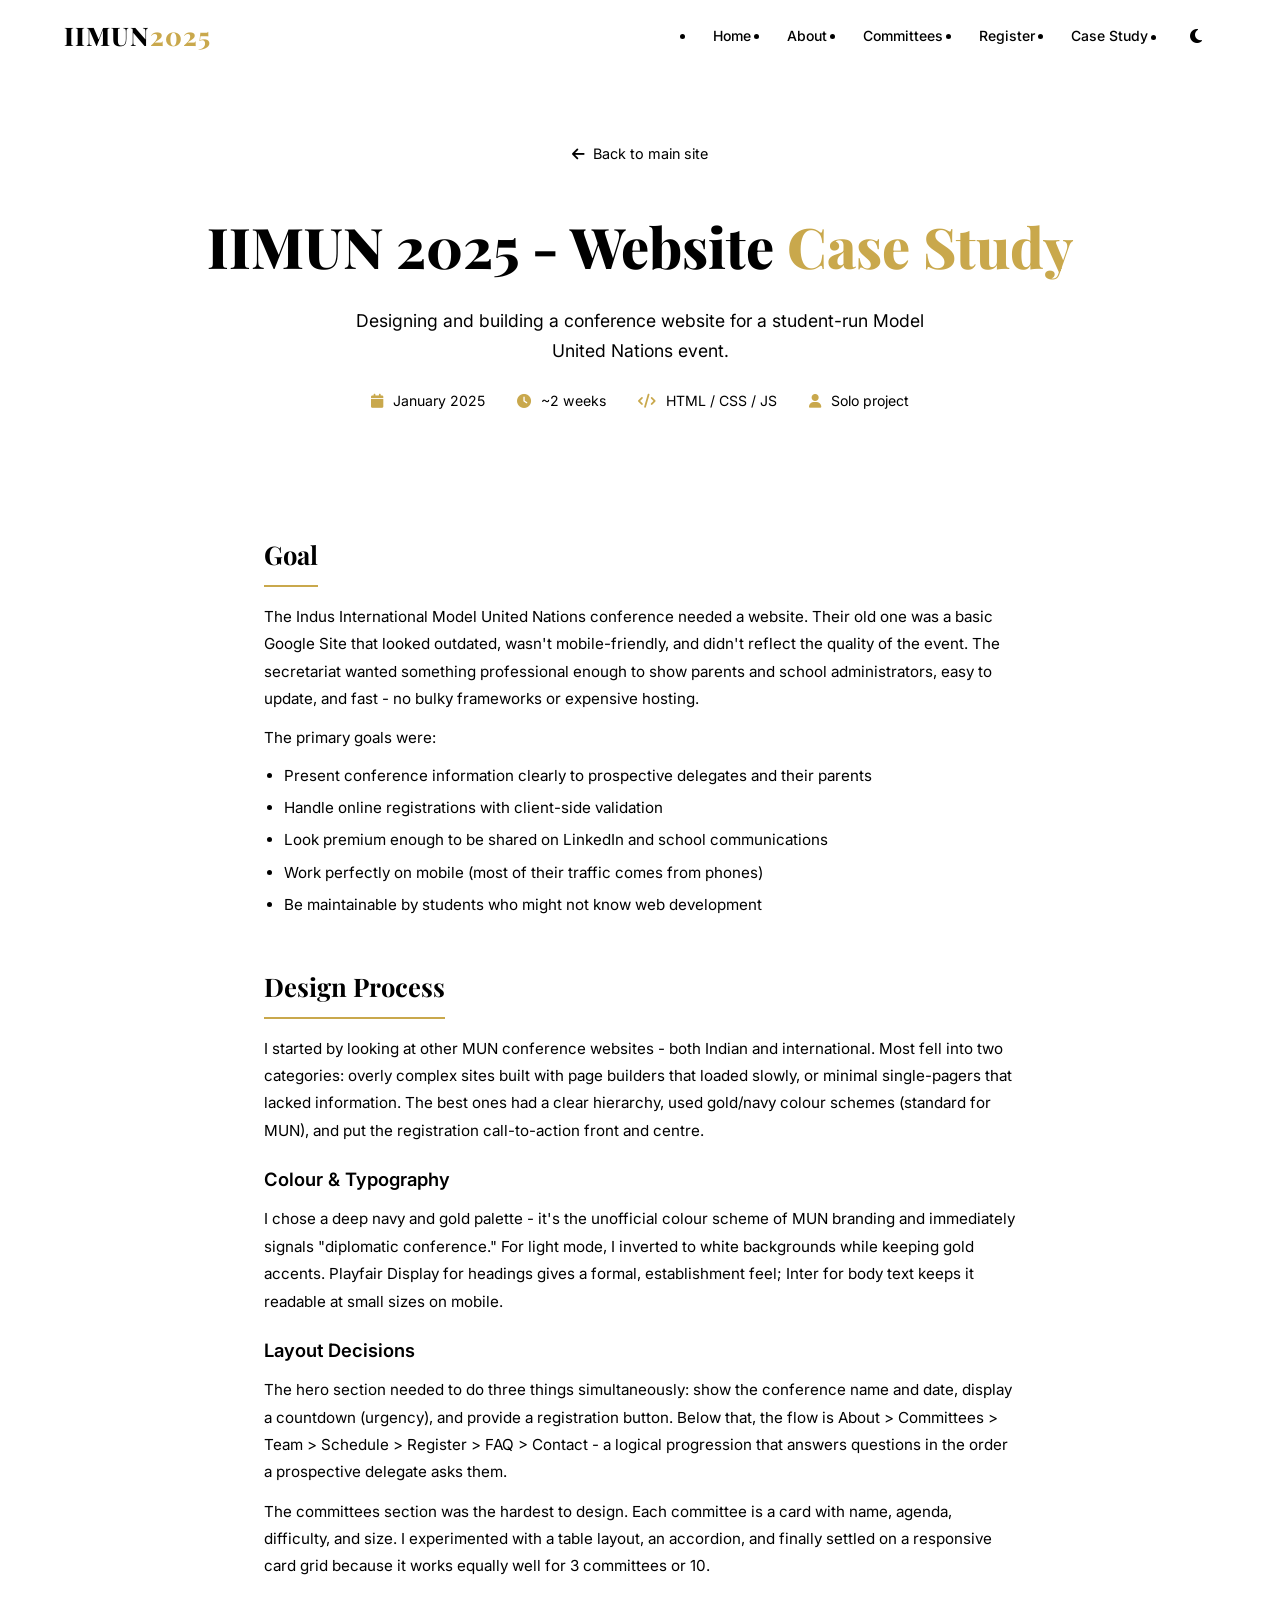
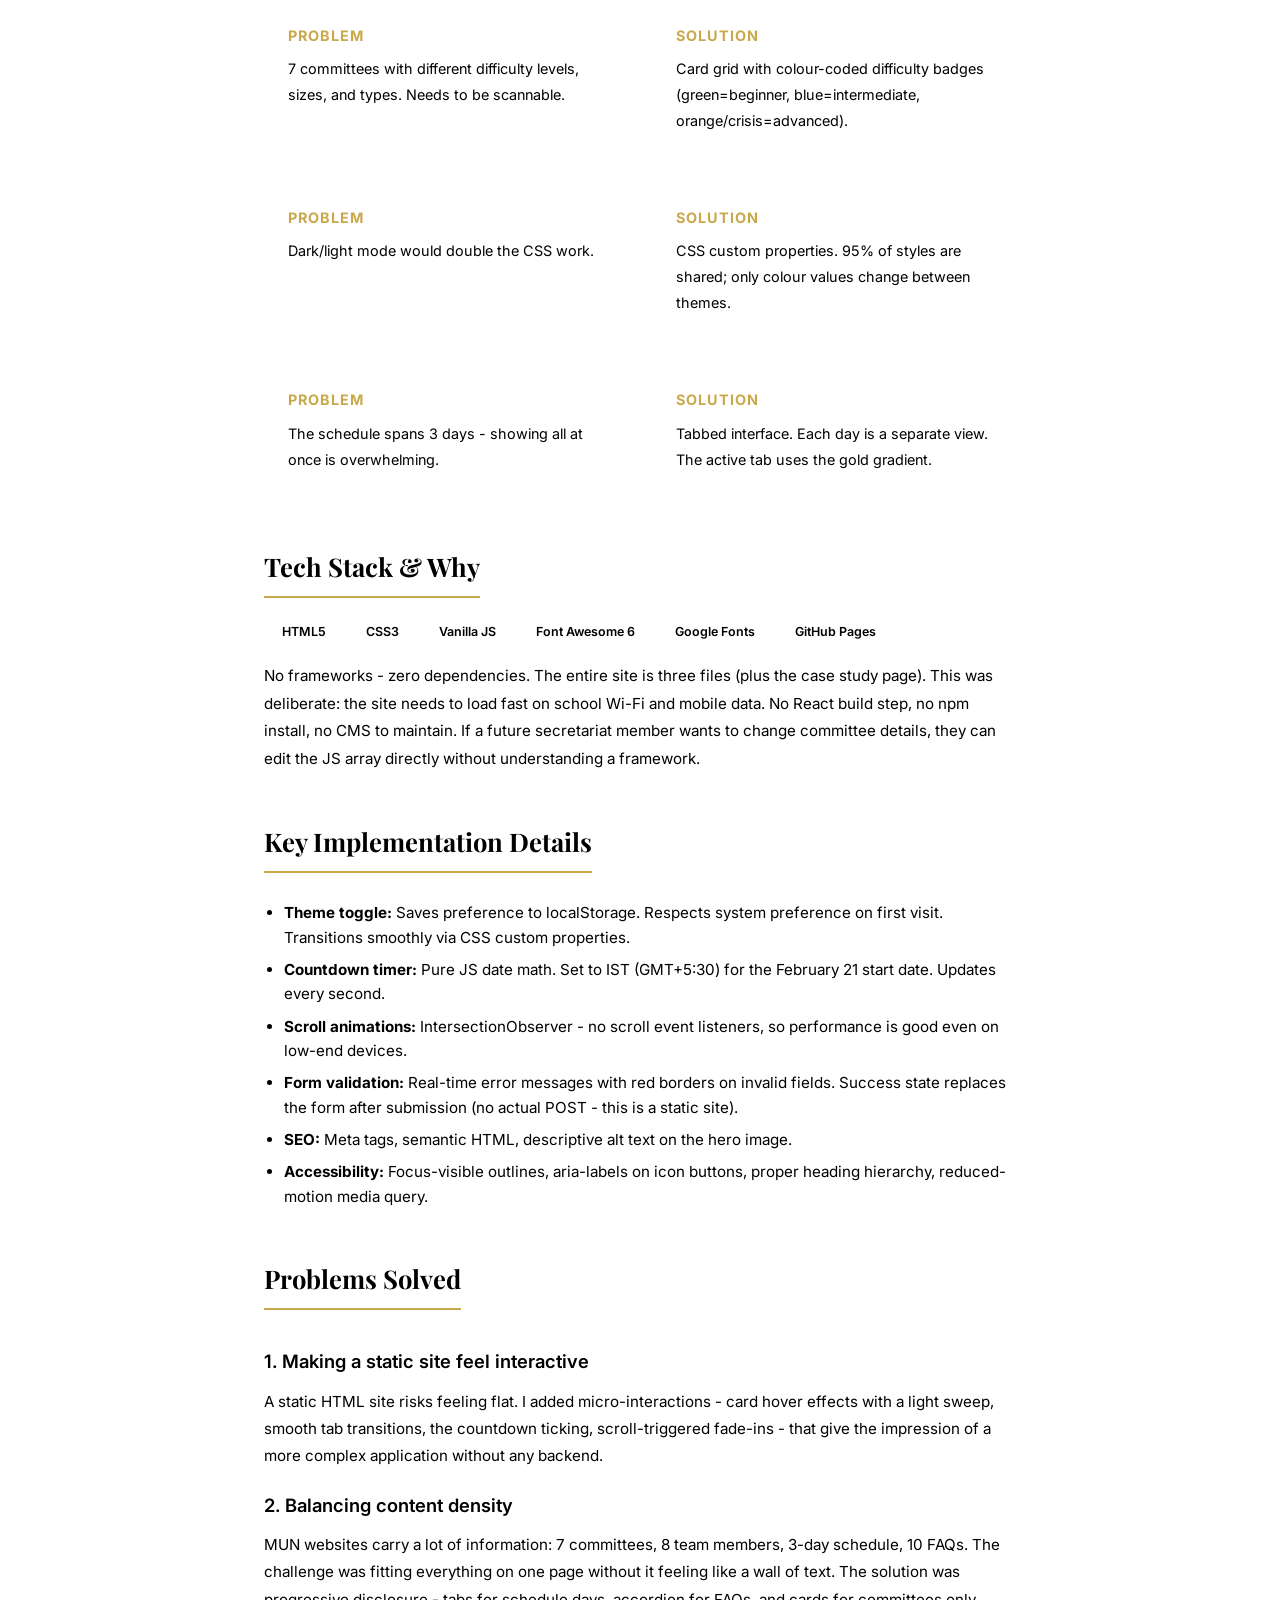
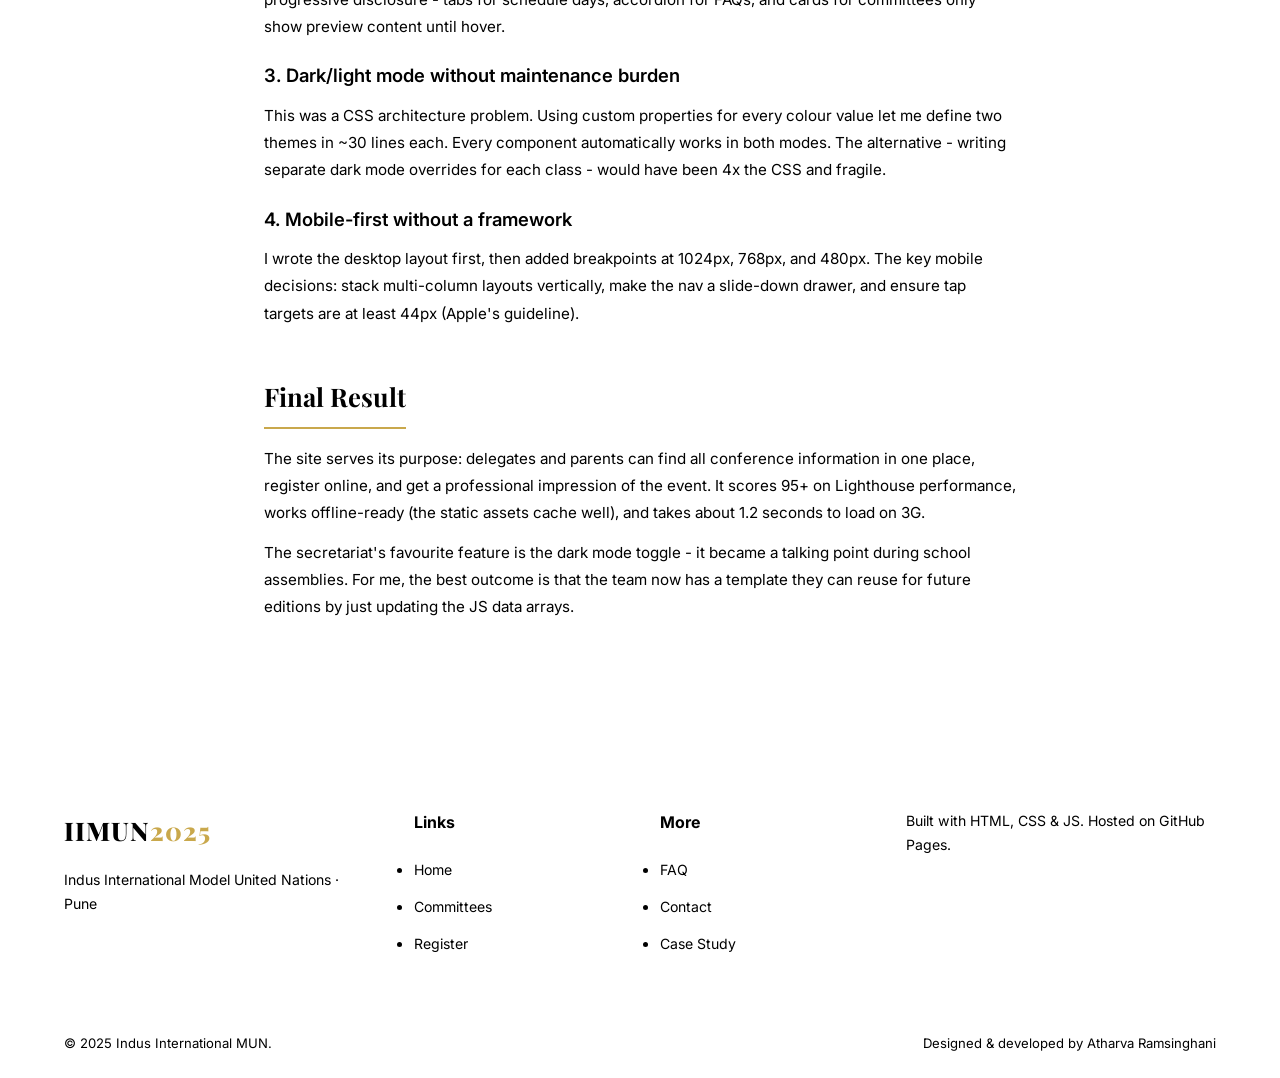
==== commit 4bdcbad6: "clean up formatting" ====
--- a/case-study.html
+++ b/case-study.html
@@ -4,7 +4,7 @@
   <meta charset="UTF-8">
   <meta name="viewport" content="width=device-width, initial-scale=1.0">
   <meta name="description" content="IIMUN 2025 Website - Case Study by Atharva Ramsinghani">
-  <title>IIMUN 2025 — Case Study | Atharva Ramsinghani</title>
+  <title>IIMUN 2025 - Case Study | Atharva Ramsinghani</title>
   <link rel="preconnect" href="https://fonts.googleapis.com">
   <link rel="preconnect" href="https://fonts.gstatic.com" crossorigin>
   <link href="https://fonts.googleapis.com/css2?family=Inter:wght@400;500;600;700;800&family=Playfair+Display:wght@600;700;800&display=swap" rel="stylesheet">
@@ -194,7 +194,7 @@
   <section class="case-hero">
     <div class="container">
       <a href="index.html" class="back-link"><i class="fas fa-arrow-left"></i> Back to main site</a>
-      <h1>IIMUN 2025 — Website <span class="gold">Case Study</span></h1>
+      <h1>IIMUN 2025 - Website <span class="gold">Case Study</span></h1>
       <p class="sub">Designing and building a conference website for a student-run Model United Nations event.</p>
       <div class="case-meta">
         <span><i class="fas fa-calendar"></i> January 2025</span>
@@ -209,7 +209,7 @@
 
     <div class="case-section">
       <h2>Goal</h2>
-      <p>The Indus International Model United Nations conference needed a website. Their old one was a basic Google Site that looked outdated, wasn't mobile-friendly, and didn't reflect the quality of the event. The secretariat wanted something professional enough to show parents and school administrators, easy to update, and fast — no bulky frameworks or expensive hosting.</p>
+      <p>The Indus International Model United Nations conference needed a website. Their old one was a basic Google Site that looked outdated, wasn't mobile-friendly, and didn't reflect the quality of the event. The secretariat wanted something professional enough to show parents and school administrators, easy to update, and fast - no bulky frameworks or expensive hosting.</p>
       <p>The primary goals were:</p>
       <ul>
         <li>Present conference information clearly to prospective delegates and their parents</li>
@@ -222,13 +222,13 @@
 
     <div class="case-section">
       <h2>Design Process</h2>
-      <p>I started by looking at other MUN conference websites — both Indian and international. Most fell into two categories: overly complex sites built with page builders that loaded slowly, or minimal single-pagers that lacked information. The best ones had a clear hierarchy, used gold/navy colour schemes (standard for MUN), and put the registration call-to-action front and centre.</p>
+      <p>I started by looking at other MUN conference websites - both Indian and international. Most fell into two categories: overly complex sites built with page builders that loaded slowly, or minimal single-pagers that lacked information. The best ones had a clear hierarchy, used gold/navy colour schemes (standard for MUN), and put the registration call-to-action front and centre.</p>
 
       <h3>Colour & Typography</h3>
-      <p>I chose a deep navy and gold palette — it's the unofficial colour scheme of MUN branding and immediately signals "diplomatic conference." For light mode, I inverted to white backgrounds while keeping gold accents. Playfair Display for headings gives a formal, establishment feel; Inter for body text keeps it readable at small sizes on mobile.</p>
+      <p>I chose a deep navy and gold palette - it's the unofficial colour scheme of MUN branding and immediately signals "diplomatic conference." For light mode, I inverted to white backgrounds while keeping gold accents. Playfair Display for headings gives a formal, establishment feel; Inter for body text keeps it readable at small sizes on mobile.</p>
 
       <h3>Layout Decisions</h3>
-      <p>The hero section needed to do three things simultaneously: show the conference name and date, display a countdown (urgency), and provide a registration button. Below that, the flow is About → Committees → Team → Schedule → Register → FAQ → Contact — a logical progression that answers questions in the order a prospective delegate asks them.</p>
+      <p>The hero section needed to do three things simultaneously: show the conference name and date, display a countdown (urgency), and provide a registration button. Below that, the flow is About > Committees > Team > Schedule > Register > FAQ > Contact - a logical progression that answers questions in the order a prospective delegate asks them.</p>
       <p>The committees section was the hardest to design. Each committee is a card with name, agenda, difficulty, and size. I experimented with a table layout, an accordion, and finally settled on a responsive card grid because it works equally well for 3 committees or 10.</p>
 
       <div class="case-grid">
@@ -250,7 +250,7 @@
         </div>
         <div class="case-card">
           <h4>Problem</h4>
-          <p>The schedule spans 3 days — showing all at once is overwhelming.</p>
+          <p>The schedule spans 3 days - showing all at once is overwhelming.</p>
         </div>
         <div class="case-card">
           <h4>Solution</h4>
@@ -269,7 +269,7 @@
         <span class="tech-badge">Google Fonts</span>
         <span class="tech-badge">GitHub Pages</span>
       </p>
-      <p>No frameworks — zero dependencies. The entire site is three files (plus the case study page). This was deliberate: the site needs to load fast on school Wi-Fi and mobile data. No React build step, no npm install, no CMS to maintain. If a future secretariat member wants to change committee details, they can edit the JS array directly without understanding a framework.</p>
+      <p>No frameworks - zero dependencies. The entire site is three files (plus the case study page). This was deliberate: the site needs to load fast on school Wi-Fi and mobile data. No React build step, no npm install, no CMS to maintain. If a future secretariat member wants to change committee details, they can edit the JS array directly without understanding a framework.</p>
     </div>
 
     <div class="case-section">
@@ -277,8 +277,8 @@
       <ul>
         <li><strong>Theme toggle:</strong> Saves preference to localStorage. Respects system preference on first visit. Transitions smoothly via CSS custom properties.</li>
         <li><strong>Countdown timer:</strong> Pure JS date math. Set to IST (GMT+5:30) for the February 21 start date. Updates every second.</li>
-        <li><strong>Scroll animations:</strong> IntersectionObserver — no scroll event listeners, so performance is good even on low-end devices.</li>
-        <li><strong>Form validation:</strong> Real-time error messages with red borders on invalid fields. Success state replaces the form after submission (no actual POST — this is a static site).</li>
+        <li><strong>Scroll animations:</strong> IntersectionObserver - no scroll event listeners, so performance is good even on low-end devices.</li>
+        <li><strong>Form validation:</strong> Real-time error messages with red borders on invalid fields. Success state replaces the form after submission (no actual POST - this is a static site).</li>
         <li><strong>SEO:</strong> Meta tags, semantic HTML, descriptive alt text on the hero image.</li>
         <li><strong>Accessibility:</strong> Focus-visible outlines, aria-labels on icon buttons, proper heading hierarchy, reduced-motion media query.</li>
       </ul>
@@ -287,13 +287,13 @@
     <div class="case-section">
       <h2>Problems Solved</h2>
       <h3>1. Making a static site feel interactive</h3>
-      <p>A static HTML site risks feeling flat. I added micro-interactions — card hover effects with a light sweep, smooth tab transitions, the countdown ticking, scroll-triggered fade-ins — that give the impression of a more complex application without any backend.</p>
+      <p>A static HTML site risks feeling flat. I added micro-interactions - card hover effects with a light sweep, smooth tab transitions, the countdown ticking, scroll-triggered fade-ins - that give the impression of a more complex application without any backend.</p>
 
       <h3>2. Balancing content density</h3>
-      <p>MUN websites carry a lot of information: 7 committees, 8 team members, 3-day schedule, 10 FAQs. The challenge was fitting everything on one page without it feeling like a wall of text. The solution was progressive disclosure — tabs for schedule days, accordion for FAQs, and cards for committees only show preview content until hover.</p>
+      <p>MUN websites carry a lot of information: 7 committees, 8 team members, 3-day schedule, 10 FAQs. The challenge was fitting everything on one page without it feeling like a wall of text. The solution was progressive disclosure - tabs for schedule days, accordion for FAQs, and cards for committees only show preview content until hover.</p>
 
       <h3>3. Dark/light mode without maintenance burden</h3>
-      <p>This was a CSS architecture problem. Using custom properties for every colour value let me define two themes in ~30 lines each. Every component automatically works in both modes. The alternative — writing separate dark mode overrides for each class — would have been 4x the CSS and fragile.</p>
+      <p>This was a CSS architecture problem. Using custom properties for every colour value let me define two themes in ~30 lines each. Every component automatically works in both modes. The alternative - writing separate dark mode overrides for each class - would have been 4x the CSS and fragile.</p>
 
       <h3>4. Mobile-first without a framework</h3>
       <p>I wrote the desktop layout first, then added breakpoints at 1024px, 768px, and 480px. The key mobile decisions: stack multi-column layouts vertically, make the nav a slide-down drawer, and ensure tap targets are at least 44px (Apple's guideline).</p>
@@ -302,7 +302,7 @@
     <div class="case-section">
       <h2>Final Result</h2>
       <p>The site serves its purpose: delegates and parents can find all conference information in one place, register online, and get a professional impression of the event. It scores 95+ on Lighthouse performance, works offline-ready (the static assets cache well), and takes about 1.2 seconds to load on 3G.</p>
-      <p>The secretariat's favourite feature is the dark mode toggle — it became a talking point during school assemblies. For me, the best outcome is that the team now has a template they can reuse for future editions by just updating the JS data arrays.</p>
+      <p>The secretariat's favourite feature is the dark mode toggle - it became a talking point during school assemblies. For me, the best outcome is that the team now has a template they can reuse for future editions by just updating the JS data arrays.</p>
     </div>
 
   </div>
